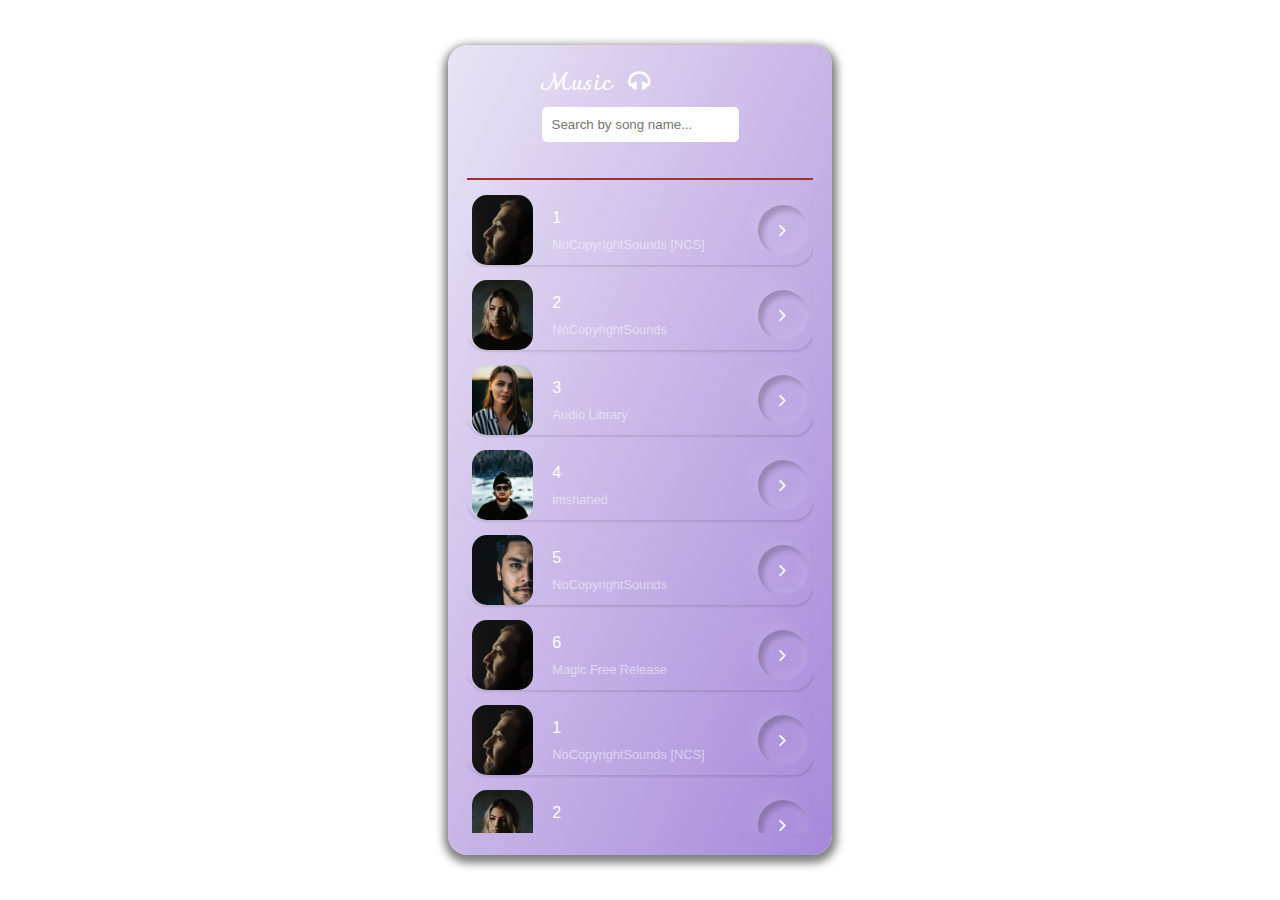
==== index.html @ c9bb7685 "1" ====
<!DOCTYPE html>
<html>

<head>
    <meta charset="utf-8">
    <meta http-equiv="X-UA-Compatible" content="IE=edge">
    <title>Audio player</title>
    <link rel="stylesheet" href="style.css">    
    <link rel="stylesheet" href="https://cdnjs.cloudflare.com/ajax/libs/font-awesome/4.7.0/css/font-awesome.min.css">		
</head>

<body>

    <div class="main">
        <!-- top section -->
        <div class="top_section">
            <h5>Music &nbsp;&nbsp;<i class="fa fa-headphones" aria-hidden="true"></i></h5>
            <!-- Add this input element where users can enter their search queries -->
            <input  style="    padding: 10px;
            border: none;
            border-radius: 5px;" type="text" id="searchInput" placeholder="Search by song name...">

        </div>


        <div class="tracks">

            <!-- list of song will add here from 'song_list.js' file -->

            <!-- small music player -->
            <div class="small_music_player">
                <div class="s_player_img">
                    <div class="playing_img">
                        <img src="images/1.jpg" alt="">
                    </div>

                    <!-- wave animation part -->
                    <div class="wave_animation">
                        <li></li>
                        <li></li>
                        <li></li>
                        <li></li>
                        <li></li>
                    </div>
                </div>

                <div class="song_detail">
                    <p id="song_name">Make Me Move</p>
                    <p id="artist_name">NoCopyrightSounds [NCS]</p>
                </div>
                <i class="fa fa-chevron-up" aria-hidden="true" id="up_player"></i>
            </div>


            <!--  popup music player part -->
            <div class="popup_music_player">
                <div class="top">
                    <i class="fa fa-heart" aria-hidden="true" id="yeuthich" ></i>
                    <i class="fa fa-chevron-down" aria-hidden="true" id="down_player"></i>
                </div>

                <div class="song_img">
                    <img src="images/1.jpg" alt="">
                </div>

                <div class="song_description">
                    <h3 id="current_track_name">Make Me Move</h3>
                    <p id="current_singer_name">NoCopyrightSounds [NCS]</p>
                </div>

                <div class="controlls">
                    <div class="progress_part">
                        <input type="range" min="0" max="100" value="0" id="slider" onchange="change_duration()">
                        <div class="durations">
                            <p id="current_duration">0:00</p>
                            <p id="total_duration">0:00</p>
                        </div>

                    </div>

                    <!-- controlls btn's -->
                    <div class="controlls_btns">
                        <button id="repeat_btn"><i class="fa fa-repeat" aria-hidden="true"></i></button>
                        <button id="backward_btn"><i class="fa fa-step-backward" aria-hidden="true"></i></button>
                        <button id="play_pause_btn"><i class="fa fa-play" aria-hidden="true"></i></button>
                        <button id="forward_btn"><i class="fa fa-step-forward" aria-hidden="true"></i></button>
                        <button id="random_btn"><i class="fa fa-random" aria-hidden="true"></i></button>
                    </div>
                </div>
            </div>
            <div id="favoritesList" style="border-bottom: 2px solid #a13131;padding-bottom: 10px;">            
            </div>

        </div>
          


        <!-- song list file -->
        <script src="song_list.js"></script>
        <!-- javascript -->
        <script src="main.js"></script>
        <!-- javascript -->
        <script src="favorites.js"></script>

</body>

</html>
---- style.css ----
@import url('https://fonts.googleapis.com/css2?family=Charmonman:wght@700&display=swap');
* {
    margin: 0;
    padding: 0;
    box-sizing: border-box;
    font-family: 'poppins', sans-serif;
}

body {
    display: grid;
    place-items: center;
    min-height: 100vh;
}

.main {
    position: relative;
    overflow: hidden;
    height: 90vh;
    width: 30%;
    display: flex;
    align-items: center;
    flex-direction: column;
    border-radius: 20px;
    background: linear-gradient(to bottom right, #eae4f5, #a688d9);
    box-shadow: 0.1px 4px 8px 4px rgba(0, 0, 0, 0.5);
}


/*top_section*/

.top_section {
    margin: 1em 0;
}

.top_section h5 {
    color: #fff;
    font-size: 1.5em;
    font-family: 'Charmonman', cursive;
}


/*tracks part*/

.tracks {
    width: 90%;
    max-height: 75vh;
    overflow-y: scroll;
    padding: 10px 0;
    padding-bottom: 50px;
}

.tracks::-webkit-scrollbar {
    display: none;
}

.tracks .song:not(:first-child) {
    margin-top: 1em;
}

.tracks .song {
    width: 100%;
    display: flex;
    align-items: center;
    justify-content: space-between;
    color: #fff;
    padding: 0 5px;
    border-radius: 0 20px 20px 20px;
    box-shadow: 0.1px 2px 2px rgba(0, 0, 0, 0.1);
}

.tracks .song .more {
    margin-left: 1.2em;
    width: 100%;
    display: flex;
    align-items: center;
    justify-content: space-between;
}

.tracks .song .song_info p:nth-child(2) {
    font-size: 0.8em;
    margin-top: 10px;
    color: rgba(255, 255, 255, 0.5);
}

.tracks .song #play_btn {
    height: 50px;
    width: 50px;
    border: none;
    outline: none;
    display: flex;
    align-items: center;
    justify-content: center;
    border-radius: 50%;
    cursor: pointer;
    background: none;
    color: #fff;
    box-shadow: inset 5px 5px 5px rgba(0, 0, 0, 0.2), inset -5px -5px 15px rgba(255, 255, 255, 0.1), -5px -5px 15px rgba(255, 255, 255, 0.1);
}

.tracks .song button i {
    font-size: 1.5em;
}

.tracks .song:not(:first-child) {
    margin-top: 15px;
}

.tracks .song .img {
    height: 70px;
    width: 80px;
    overflow: hidden;
    border-radius: 15px;
}

.tracks .song .img img {
    height: 100%;
    width: 100%;
    object-fit: cover;
}


/*controlls part*/

.controlls {
    width: 75%;
    margin-top: 2.5em;
}

.progress_part {
    width: 100%;
    margin-bottom: 2em;
    display: flex;
    align-items: center;
    flex-direction: column;
    justify-content: space-between;
}

.progress_part p {
    color: #fff;
}

.progress_part .durations {
    width: 100%;
    margin-top: 10px;
    display: flex;
    justify-content: space-between;
}

.progress_part #slider {
    width: 100%;
}

.controlls_btns {
    width: 100%;
    display: flex;
    align-items: center;
    justify-content: center;
}

.controlls_btns button {
    height: 50px;
    width: 50px;
    border: none;
    outline: none;
    cursor: pointer;
    margin: 0 0.5em;
    background: none;
    transition: 0.5s;
    border-radius: 50%;
}

.controlls_btns button:hover {
    box-shadow: inset 5px 5px 5px rgba(0, 0, 0, 0.2), inset -5px -5px 15px rgba(255, 255, 255, 0.1), 5px 5px 15px rgba(0, 0, 0, 0.3), -5px -5px 15px rgba(255, 255, 255, 0.1);
}

.controlls_btns button i {
    font-size: 1.3em;
}

.controlls_btns button:nth-child(3) {
    border-radius: 50%;
    box-shadow: inset 5px 5px 5px rgba(0, 0, 0, 0.2), inset -5px -5px 15px rgba(255, 255, 255, 0.1), 5px 5px 15px rgba(0, 0, 0, 0.3), -5px -5px 15px rgba(255, 255, 255, 0.1);
}

.controlls_btns button i {
    color: #fff;
}


/*range slider*/

#slider {
    -webkit-appearance: none;
    outline: none;
    width: 85%;
    height: 4px;
    cursor: pointer;
    position: relative;
    border-radius: 3px;
}

input[type=range]::-webkit-slider-thumb {
    -webkit-appearance: none;
    height: 20px;
    width: 20px;
    border-radius: 50%;
    cursor: pointer;
    z-index: 10;
    background: #673AB7;
    box-shadow: 0.1px 8px 8px 2px rgba(0, 0, 0, 0.2) inset, 0.1px 8px 8px 2px rgba(0, 0, 0, 0.2);
}


/*popup_music_player part*/

.main .popup_music_player {
    position: absolute;
    bottom: 0;
    left: 0;
    width: 100%;
    height: 100%;
    background: linear-gradient(to bottom right, #eae4f5, #a688d9, #a983ed);
    padding: 5px;
    z-index: 1000;
    display: flex;
    align-items: center;
    flex-direction: column;
    border-radius: 15px 15px 0 0;
    transform: translateY(110%);
    transition: 0.4s;
    box-shadow: 0.1px 4px 8px 4px rgba(0, 0, 0, 0.5);
}


/*top*/

.top {
    width: 100%;
    padding: 10px 20px;
    color: #ccc;
    font-size: 1.2em;
    display: flex;
    justify-content: space-between;
}

.top p {
    font-family: 'Charmonman', cursive;
}

.top i {
    height: 30px;
    width: 30px;
    border-radius: 50%;
    color: #fff;
    display: flex;
    align-items: center;
    justify-content: center;
    cursor: pointer;
    background: rgba(255, 255, 255, 0.1);
}

.popup_music_player .song_img {
    margin-top: 2em;
    height: 200px;
    width: 200px;
    border-radius: 50%;
    overflow: hidden;
    box-shadow: inset 5px 5px 5px rgba(0, 0, 0, 0.2), inset -5px -5px 15px rgba(255, 255, 255, 0.1), 5px 5px 15px rgba(0, 0, 0, 0.3), -5px -5px 15px rgba(255, 255, 255, 0.1);
}

.popup_music_player img {
    height: 100%;
    width: 100%;
    object-fit: cover;
}

.song_description {
    margin-top: 2em;
    display: flex;
    align-items: center;
    flex-direction: column;
}

.song_description h3 {
    font-size: 1.2em;
    color: #fff;
}

.song_description p {
    color: #ccc;
    margin-top: 5px;
}


/*small music player*/

.small_music_player {
    position: absolute;
    bottom: 0;
    left: 0;
    width: 100%;
    height: 60px;
    padding: 0 20px;
    display: flex;
    align-items: center;
    border-radius: 20px 20px 0 0;
    background: #673AB7;
    transition: 0.4s;
    transform: translateY(80px);
}

.s_player_img {
    position: relative;
    height: 50px;
    width: 50px;
    overflow: hidden;
    border-radius: 10px;
    margin-right: 2em;
    box-shadow: 0.1px 4px 8px 5px rgba(0, 0, 0, 0.3);
}

.playing_img {
    height: 100%;
    width: 100%;
    opacity: 0.5;
}

.small_music_player p {
    color: #fff;
}

.s_player_img .playing_img img {
    width: 100%;
    height: 100%;
    object-fit: cover;
}

#up_player {
    position: absolute;
    right: 20px;
    height: 30px;
    width: 30px;
    border-radius: 50%;
    color: #fff;
    display: flex;
    align-items: center;
    justify-content: center;
    cursor: pointer;
    background: rgba(255, 255, 255, 0.1);
}

#artist_name {
    font-size: 0.8em;
    margin-top: 5px;
    color: rgba(255, 255, 255, 0.5);
}


/*wave animation*/

.wave_animation {
    height: 40px;
    position: absolute;
    bottom: 0;
    width: 100%;
    display: flex;
    align-items: flex-end;
    opacity: 0;
}

.wave_animation li {
    list-style: none;
    width: 5px;
    margin: 0 3px;
    border-radius: 15px;
    background: rgba(255, 255, 255, 0.4);
    animation: animate 0.5s linear alternate infinite;
}

.wave_animation li:nth-child(2) {
    animation-delay: 0.4s;
}

.wave_animation li:nth-child(3) {
    animation-delay: 1s;
}

.wave_animation li:nth-child(4) {
    animation-delay: 0.4s;
}

.wave_animation li:nth-child(5) {
    animation-delay: 1s;
}


/*animation*/

@keyframes animate {
    0% {
        height: 0px;
    }
    100% {
        height: 20px;
    }
}


/*Dev Ideas*/
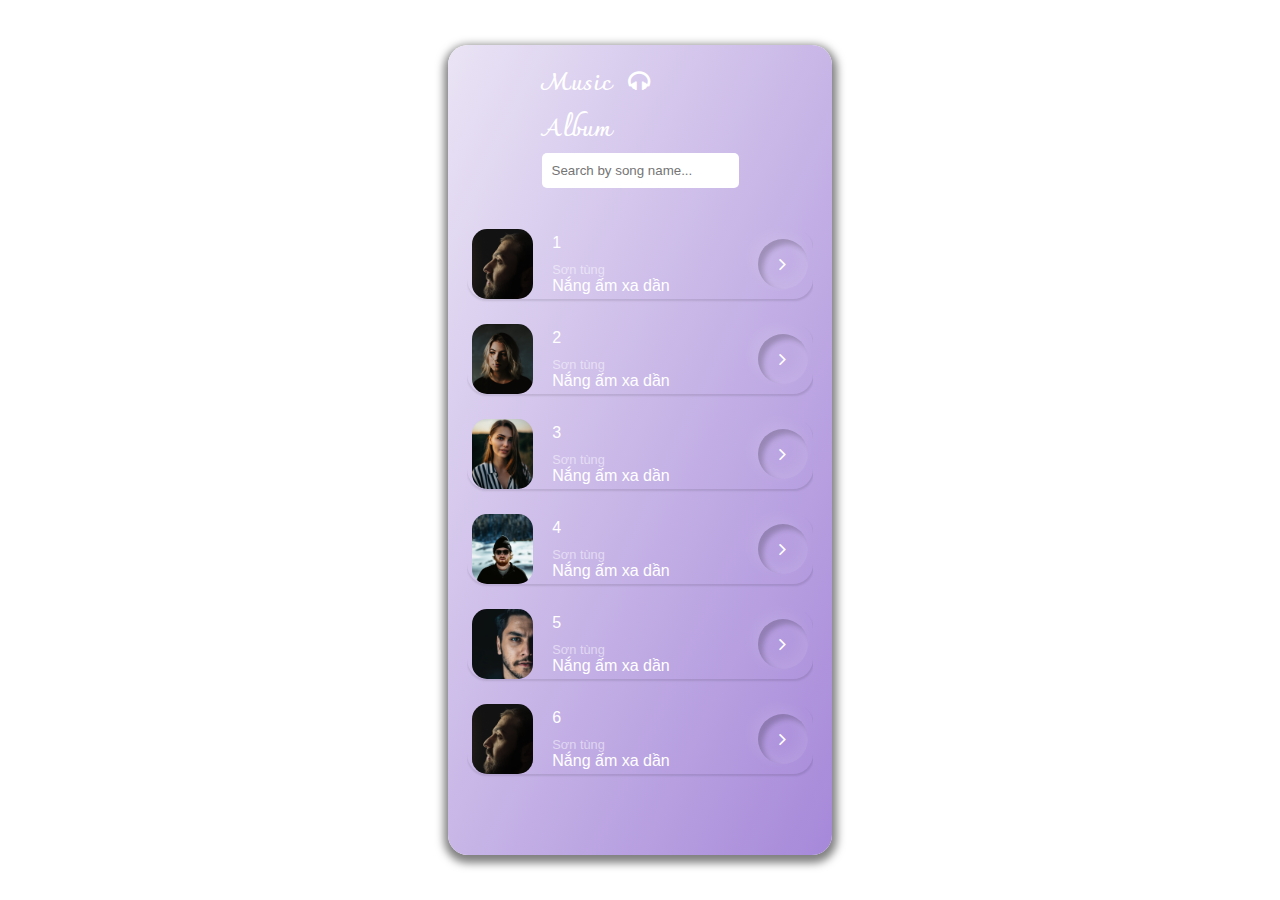
==== commit 0c0489d9: "1" ====
--- a/index.html
+++ b/index.html
@@ -14,7 +14,8 @@
     <div class="main">
         <!-- top section -->
         <div class="top_section">
-            <h5>Music &nbsp;&nbsp;<i class="fa fa-headphones" aria-hidden="true"></i></h5>
+            <a href="index.html" style="text-decoration: none"><h5>Music &nbsp;&nbsp;<i class="fa fa-headphones" aria-hidden="true"></i></h5></a>
+            <a href="demo.html" style="text-decoration: none"><h5>Album&nbsp;&nbsp;</h5></a>
             <!-- Add this input element where users can enter their search queries -->
             <input  style="    padding: 10px;
             border: none;
@@ -85,10 +86,16 @@
                         <button id="play_pause_btn"><i class="fa fa-play" aria-hidden="true"></i></button>
                         <button id="forward_btn"><i class="fa fa-step-forward" aria-hidden="true"></i></button>
                         <button id="random_btn"><i class="fa fa-random" aria-hidden="true"></i></button>
+                        <div class="volume_control" >
+                            <input style="width: 60px;" type="range" min="0" max="100" value="50" id="volume_slider" onchange="change_volume()">
+                        </div>
                     </div>
                 </div>
             </div>
             <div id="favoritesList" style="border-bottom: 2px solid #a13131;padding-bottom: 10px;">            
+            </div>
+            <div id="playlist">
+                <!-- Danh sách playlist -->
             </div>
 
         </div>
@@ -101,6 +108,7 @@
         <script src="main.js"></script>
         <!-- javascript -->
         <script src="favorites.js"></script>
+        <script src="playlist.js"></script>
 
 </body>
 
--- a/style.css
+++ b/style.css
@@ -406,4 +406,77 @@
 }
 
 
-/*Dev Ideas*/+/*Dev Ideas*/
+/* Thêm và Xoá button */
+.add-song,
+.delete-song {
+  background-color: #4caf50; /* Màu nền xanh lá cây */
+  color: white;
+  padding: 10px 20px;
+  margin: 5px;
+  border: none;
+  border-radius: 5px;
+  cursor: pointer;
+}
+
+.add-song:hover,
+.delete-song:hover {
+  background-color: #45a049; /* Màu nền xanh lá cây khi di chuột qua */
+}
+
+/* Dropdown */
+.album-dropdown {
+  display: inline-block;
+}
+
+.album-select {
+  padding: 8px;
+  border-radius: 5px;
+  border: 1px solid #ccc;
+}
+
+/* Chọn Album label */
+label {
+  margin-right: 10px;
+}
+
+/* Container của bài hát */
+.album-container {
+  margin-bottom: 20px;
+}
+
+/* Container của các album */
+.tracks {
+  display: flex;
+  flex-wrap: wrap;
+}
+
+/* Container của mỗi bài hát */
+.song {
+  display: flex;
+  margin-bottom: 10px;
+}
+
+/* Ảnh của bài hát */
+.img img {
+  width: 50px;
+  height: 50px;
+  border-radius: 5px;
+  margin-right: 10px;
+}
+
+/* Nội dung chi tiết của bài hát */
+.more {
+  display: flex;
+  align-items: center;
+}
+
+/* Thông tin bài hát */
+.song_info {
+  margin-right: 10px;
+}
+
+/* Nguồn nhạc */
+audio {
+  display: none;
+}
